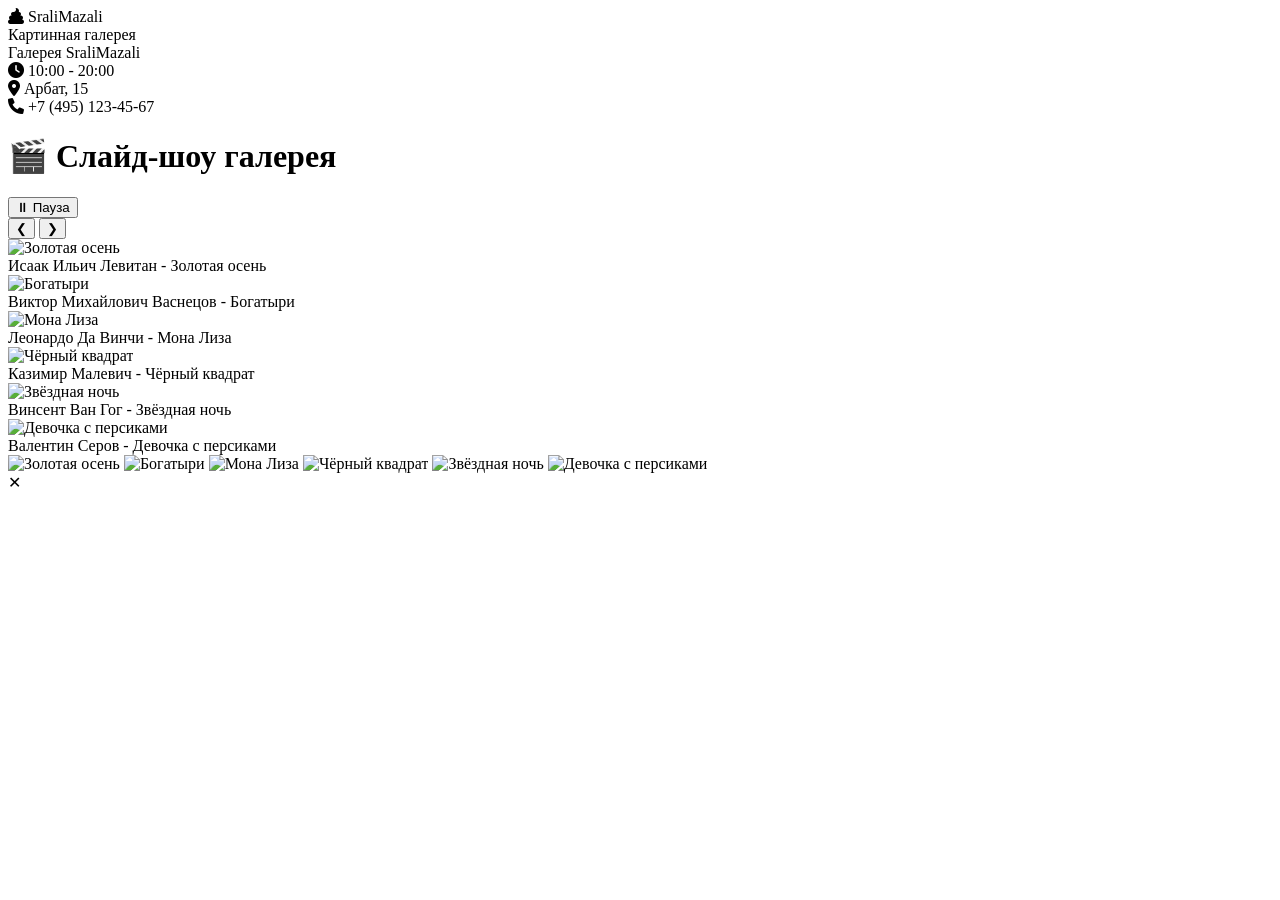
==== index.html @ 1923bb49 "Add files via upload" ====
<!DOCTYPE html>
<html>
<head>
<title>Сайт галереи</title>
<meta charset="UTF-8">
<link rel="stylesheet" href="KRcss-1.css">
<link rel="stylesheet" href="https://cdnjs.cloudflare.com/ajax/libs/font-awesome/6.0.0/css/all.min.css">
</head>
<body>

<div class="container">
   <div class="header-modern">
       <div class="logo-modern">
           <i class="fas fa-poop"></i>
           <span>Srali</span>Mazali
       </div>
       <div class="title-modern">
          Картинная галерея 
       </div>
   </div>
</div> 

<div class="info-bar-with-name">
    <div class="gallery-name-badge">
        <span>Галерея SraliMazali</span>
    </div>
    <div class="info-details">
        <div class="info-item">
            <i class="fas fa-clock"></i>
            <span>10:00 - 20:00</span>
        </div>
        <div class="info-item">
            <i class="fas fa-location-dot"></i>
            <span>Арбат, 15</span>
        </div>
        <div class="info-item">
            <i class="fas fa-phone"></i>
            <span>+7 (495) 123-45-67</span>
        </div>
    </div>
</div> 

<div class="container">
    <h1>🎬 Слайд-шоу галерея</h1>
    
    <button class="play-pause" id="playPauseBtn">⏸ Пауза</button>
    
    <div class="slideshow-container">
        <button class="prev" id="prevBtn">❮</button>
        <button class="next" id="nextBtn">❯</button>
        
        <div class="slide active" data-index="0">
            <img src="Снимок экрана 2026-04-15 145048.png" alt="Золотая осень">
            <div class="slide-caption">Исаак Ильич Левитан - Золотая осень</div>
        </div>
        
        <div class="slide" data-index="1">
            <img src="богатырята.jpg" alt="Богатыри">
            <div class="slide-caption">Виктор Михайлович Васнецов - Богатыри</div>
        </div>
        
        <div class="slide" data-index="2">
            <img src="елезалезла.jpg" alt="Мона Лиза">
            <div class="slide-caption">Леонардо Да Винчи - Мона Лиза</div>
        </div>
        
        <div class="slide" data-index="3">
            <img src="кадрат.jpg" alt="Чёрный квадрат">
            <div class="slide-caption">Казимир Малевич - Чёрный квадрат</div>
        </div>
        
        <div class="slide" data-index="4">
            <img src="мазня.jpg" alt="Звёздная ночь">
            <div class="slide-caption">Винсент Ван Гог - Звёздная ночь</div>
        </div>
        
        <div class="slide" data-index="5">
            <img src="персики.jpg" alt="Девочка с персиками">
            <div class="slide-caption">Валентин Серов - Девочка с персиками</div>
        </div>
    </div>
    
    <div class="dots" id="dotsContainer">
        <span class="dot active" data-dot="0"></span>
        <span class="dot" data-dot="1"></span>
        <span class="dot" data-dot="2"></span>
        <span class="dot" data-dot="3"></span>
        <span class="dot" data-dot="4"></span>
        <span class="dot" data-dot="5"></span>
    </div>
    
    <div class="thumbnails" id="thumbnailsContainer">
        <img src="Снимок экрана 2026-04-15 145048.png" class="thumbnail active-thumb" data-thumb="0" alt="Золотая осень">
        <img src="богатырята.jpg" class="thumbnail" data-thumb="1" alt="Богатыри">
        <img src="елезалезла.jpg" class="thumbnail" data-thumb="2" alt="Мона Лиза">
        <img src="кадрат.jpg" class="thumbnail" data-thumb="3" alt="Чёрный квадрат">
        <img src="мазня.jpg" class="thumbnail" data-thumb="4" alt="Звёздная ночь">
        <img src="персики.jpg" class="thumbnail" data-thumb="5" alt="Девочка с персиками">
    </div>
</div>

<div id="lightbox" class="lightbox">
    <span class="close">✕</span>
    <img id="lightboxImg" src="" alt="">
    <div id="lightboxCaption" class="lightbox-caption"></div>
</div>

<script src="KR.JS"></script>

</body>
</html>
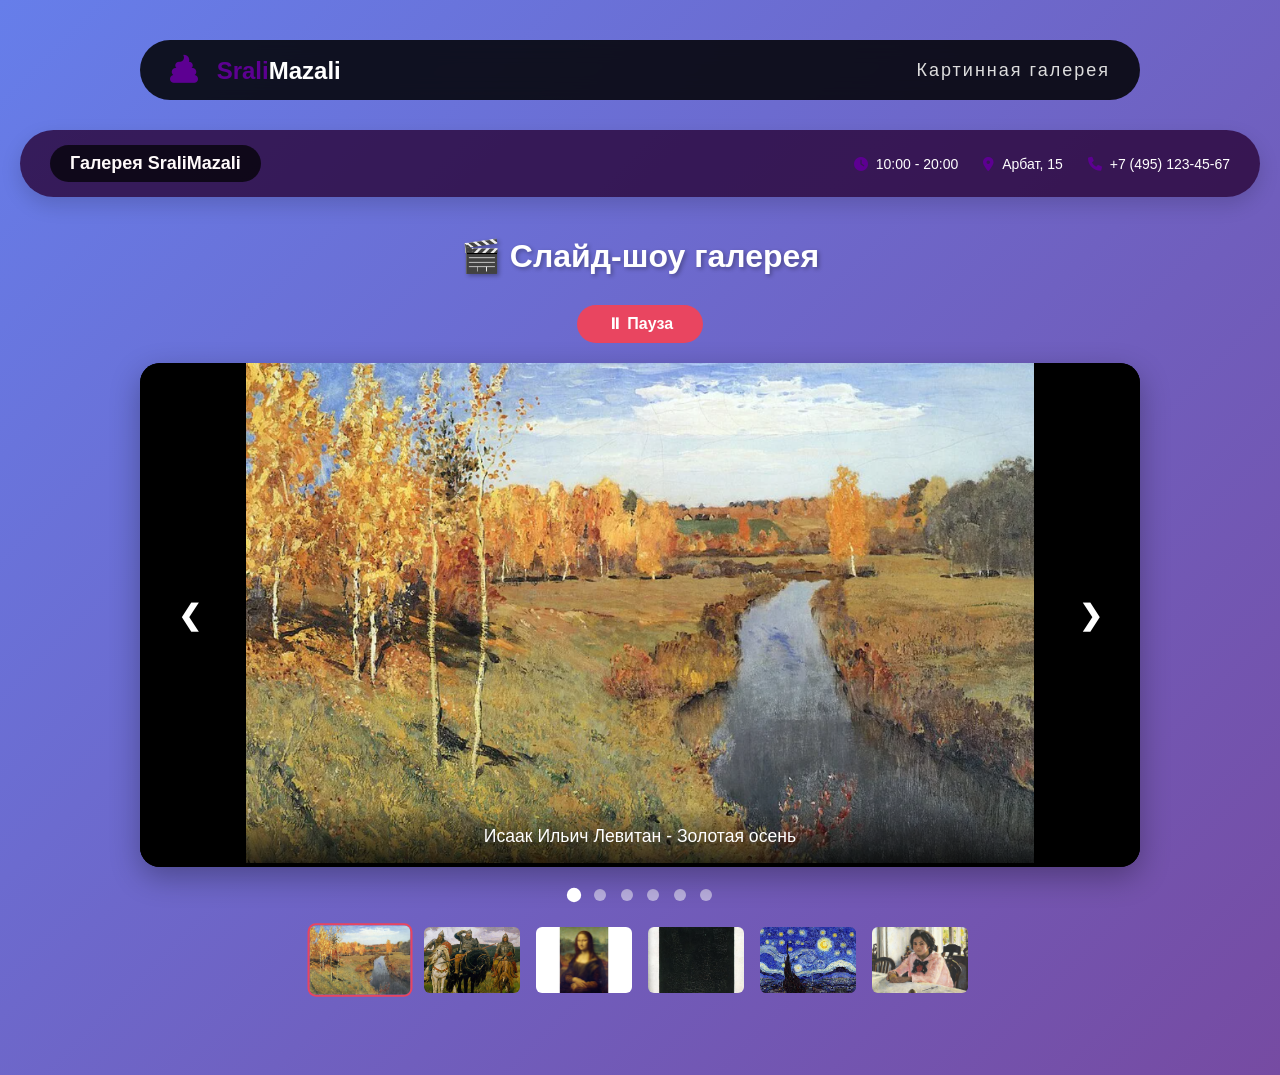
==== commit b80e6c9e: "Add files via upload" ====
--- a/index.html
+++ b/index.html
@@ -3,7 +3,7 @@
 <head>
 <title>Сайт галереи</title>
 <meta charset="UTF-8">
-<link rel="stylesheet" href="KRcss-1.css">
+<link rel="stylesheet" href="style.css">
 <link rel="stylesheet" href="https://cdnjs.cloudflare.com/ajax/libs/font-awesome/6.0.0/css/all.min.css">
 </head>
 <body>
@@ -105,7 +105,7 @@
     <div id="lightboxCaption" class="lightbox-caption"></div>
 </div>
 
-<script src="KR.JS"></script>
+<script src="script.js"></script>
 
 </body>
 </html>
--- a/style.css
+++ b/style.css
@@ -0,0 +1,350 @@
+/* ========== ОБНУЛЕНИЕ ========== */
+* {
+    margin: 0;
+    padding: 0;
+    box-sizing: border-box;
+}
+
+/* ========== ОСНОВНЫЕ СТИЛИ ========== */
+body {
+    font-family: 'Segoe UI', Tahoma, Geneva, Verdana, sans-serif;
+    background: linear-gradient(135deg, #667eea 0%, #764ba2 100%);
+    min-height: 100vh;
+    padding: 40px 20px;
+}
+
+.container {
+    max-width: 1000px;
+    margin: 0 auto;
+}
+
+/* ========== ШАПКА ========== */
+.header-modern {
+    background: rgba(0,0,0,0.85);
+    backdrop-filter: blur(10px);
+    padding: 15px 30px;
+    display: flex;
+    align-items: center;
+    justify-content: space-between;
+    border-radius: 50px;
+    margin-bottom: 30px;
+}
+
+.logo-modern {
+    font-size: 24px;
+    color: white;
+    font-weight: bold;
+}
+
+.logo-modern i {
+    font-size: 28px;
+    color: #5d0092;
+    margin-right: 12px;
+}
+
+.logo-modern span {
+    color: #5d0092;
+}
+
+.title-modern {
+    font-size: 18px;
+    color: #ddd;
+    letter-spacing: 2px;
+}
+
+.title-modern i {
+    color: #5d0092;
+    margin: 0 10px;
+}
+
+/* ========== ИНФО-ПАНЕЛЬ ========== */
+.info-bar-with-name {
+    background: #270033c5;
+    padding: 15px 30px;
+    border-radius: 60px;
+    display: flex;
+    align-items: center;
+    justify-content: space-between;
+    flex-wrap: wrap;
+    gap: 20px;
+    margin-bottom: 40px;
+    box-shadow: 0 8px 20px rgba(0,0,0,0.15);
+}
+
+.gallery-name-badge {
+    display: flex;
+    align-items: center;
+    gap: 10px;
+    background: rgba(0, 0, 0, 0.712);
+    padding: 8px 20px;
+    border-radius: 40px;
+    font-size: 18px;
+    font-weight: bold;
+    color: #fffafa;
+}
+
+.info-details {
+    display: flex;
+    align-items: center;
+    gap: 25px;
+    flex-wrap: wrap;
+}
+
+.info-details .info-item {
+    display: flex;
+    align-items: center;
+    gap: 8px;
+    font-size: 14px;
+    color: #ffffff;
+}
+
+.info-details .info-item i {
+    color: #5d0092;
+    font-size: 14px;
+}
+
+/* ========== ЗАГОЛОВОК ========== */
+h1 {
+    text-align: center;
+    color: white;
+    font-size: 2rem;
+    margin: 30px 0;
+    text-shadow: 2px 2px 4px rgba(0,0,0,0.3);
+}
+
+/* ========== КНОПКА PLAY/PAUSE ========== */
+.play-pause {
+    display: block;
+    margin: 0 auto 20px;
+    background: #e94560;
+    color: white;
+    border: none;
+    padding: 10px 30px;
+    font-size: 1rem;
+    border-radius: 30px;
+    cursor: pointer;
+    transition: 0.3s;
+    font-weight: bold;
+}
+
+.play-pause:hover {
+    background: #ff6b8a;
+    transform: scale(1.05);
+}
+
+/* ========== СЛАЙД-ШОУ ========== */
+.slideshow-container {
+    position: relative;
+    background: #000;
+    border-radius: 20px;
+    overflow: hidden;
+    box-shadow: 0 10px 30px rgba(0,0,0,0.3);
+    margin-bottom: 20px;
+}
+
+.slide {
+    display: none;
+    position: relative;
+}
+
+.slide.active {
+    display: block;
+    animation: fadeIn 0.5s;
+}
+
+@keyframes fadeIn {
+    from { opacity: 0; }
+    to { opacity: 1; }
+}
+
+.slide img {
+    width: 100%;
+    height: 500px;
+    object-fit: contain;
+    background: #000;
+    cursor: pointer;
+}
+
+.slide-caption {
+    position: absolute;
+    bottom: 0;
+    left: 0;
+    right: 0;
+    background: linear-gradient(to top, rgba(0,0,0,0.8), transparent);
+    color: white;
+    padding: 20px;
+    text-align: center;
+    font-size: 1.1rem;
+}
+
+/* ========== КНОПКИ НАВИГАЦИИ ========== */
+.prev, .next {
+    position: absolute;
+    top: 50%;
+    transform: translateY(-50%);
+    background: rgba(0,0,0,0.6);
+    color: white;
+    border: none;
+    font-size: 28px;
+    font-weight: bold;
+    padding: 12px 18px;
+    cursor: pointer;
+    border-radius: 50%;
+    transition: 0.3s;
+    z-index: 10;
+}
+
+.prev:hover, .next:hover {
+    background: rgba(0,0,0,0.9);
+}
+
+.prev {
+    left: 20px;
+}
+
+.next {
+    right: 20px;
+}
+
+/* ========== ТОЧКИ ========== */
+.dots {
+    text-align: center;
+    margin: 20px 0;
+}
+
+.dot {
+    display: inline-block;
+    width: 12px;
+    height: 12px;
+    margin: 0 5px;
+    background: rgba(255,255,255,0.5);
+    border-radius: 50%;
+    cursor: pointer;
+    transition: 0.3s;
+}
+
+.dot.active {
+    background: white;
+    transform: scale(1.2);
+}
+
+/* ========== МИНИАТЮРЫ ========== */
+.thumbnails {
+    display: flex;
+    gap: 12px;
+    justify-content: center;
+    flex-wrap: wrap;
+    margin-top: 20px;
+    margin-bottom: 40px;
+}
+
+.thumbnail {
+    width: 100px;
+    height: 70px;
+    object-fit: cover;
+    border-radius: 8px;
+    cursor: pointer;
+    transition: 0.2s;
+    border: 2px solid transparent;
+}
+
+.thumbnail:hover {
+    transform: scale(1.05);
+}
+
+.thumbnail.active-thumb {
+    border-color: #e94560;
+    transform: scale(1.05);
+}
+
+/* ========== LIGHTBOX (УВЕЛИЧЕНИЕ) ========== */
+.lightbox {
+    display: none;
+    position: fixed;
+    top: 0;
+    left: 0;
+    width: 100%;
+    height: 100%;
+    background: rgba(0,0,0,0.95);
+    justify-content: center;
+    align-items: center;
+    z-index: 2000;
+    cursor: pointer;
+}
+
+.lightbox.active {
+    display: flex;
+}
+
+.lightbox img {
+    max-width: 90%;
+    max-height: 90%;
+    object-fit: contain;
+    border-radius: 8px;
+}
+
+.close {
+    position: absolute;
+    top: 20px;
+    right: 35px;
+    color: white;
+    font-size: 45px;
+    font-weight: bold;
+    cursor: pointer;
+    transition: 0.2s;
+}
+
+.close:hover {
+    color: #e94560;
+}
+
+.lightbox-caption {
+    position: absolute;
+    bottom: 30px;
+    left: 0;
+    right: 0;
+    text-align: center;
+    color: white;
+    font-size: 1.1rem;
+    background: rgba(0,0,0,0.6);
+    padding: 12px;
+    width: fit-content;
+    margin: 0 auto;
+    border-radius: 30px;
+}
+
+/* ========== АДАПТИВ ========== */
+@media (max-width: 768px) {
+    body {
+        padding: 20px;
+    }
+    
+    .slide img {
+        height: 350px;
+    }
+    
+    .prev, .next {
+        font-size: 20px;
+        padding: 8px 12px;
+    }
+    
+    .thumbnail {
+        width: 60px;
+        height: 45px;
+    }
+    
+    h1 {
+        font-size: 1.5rem;
+    }
+    
+    .header-modern {
+        flex-direction: column;
+        gap: 15px;
+        text-align: center;
+    }
+    
+    .info-bar-with-name {
+        flex-direction: column;
+        text-align: center;
+    }
+}
